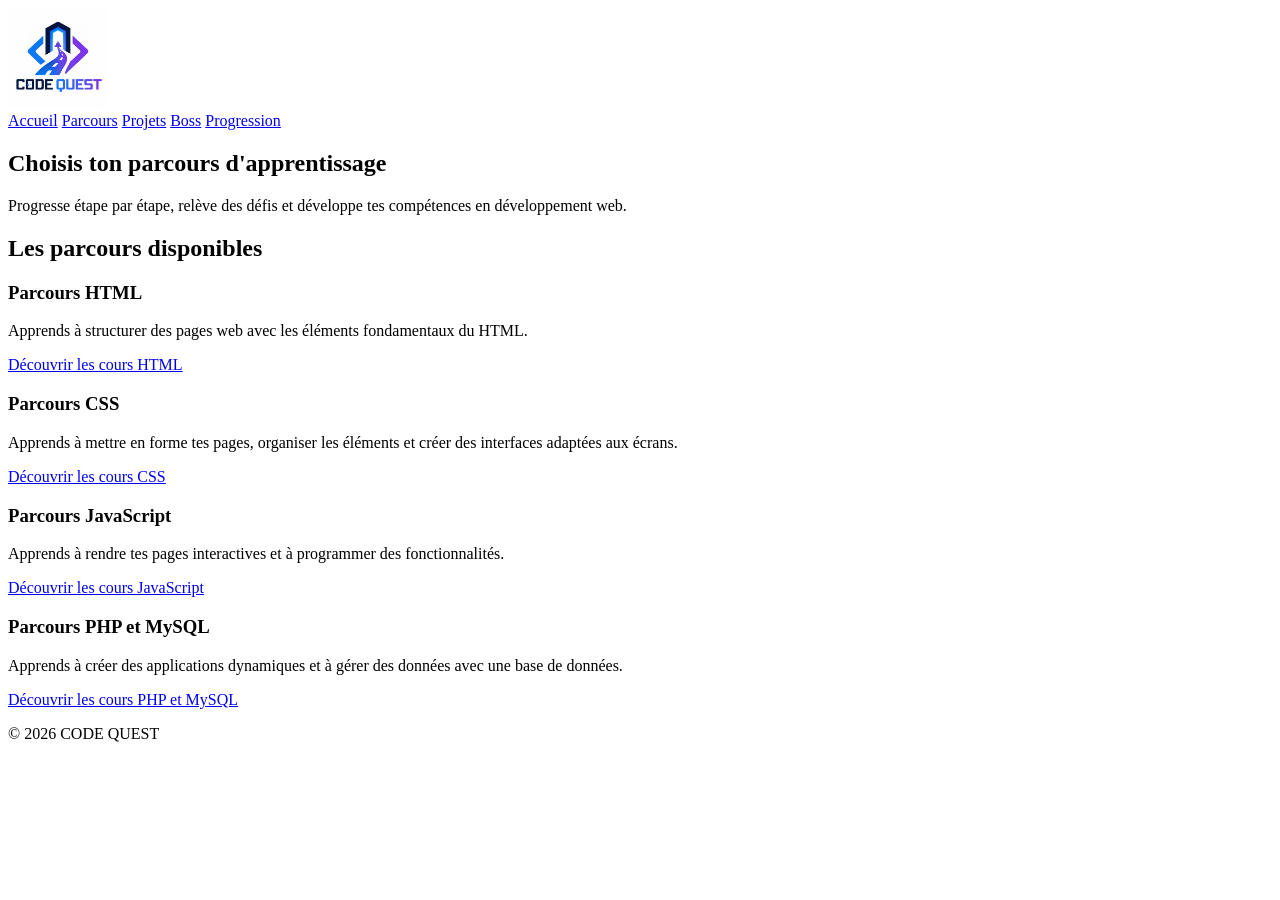
==== pages/parcours.html @ 4d9e1833 "feat: création des pages HTML principales de CODE QUEST" ====
<!DOCTYPE html>
<html lang="fr">
<head>
    <meta charset="UTF-8">
    <meta name="viewport" content="width=device-width, initial-scale=1.0">
    <title>Nos parcours | CODE QUEST</title>
</head>
<body>

    <header>
        <div>
            <a href="../index.html">
                <img
                    src="../assets/images/logo-code-quest.png"
                    alt="Logo de CODE QUEST"
                    width="100"
                >
            </a>
        </div>

        <nav>
            <a href="../index.html">Accueil</a>
            <a href="parcours.html">Parcours</a>
            <a href="projets.html">Projets</a>
            <a href="boss.html">Boss</a>
            <a href="progression.html">Progression</a>
        </nav>
    </header>

    <main>

        <section>
            <h1>Choisis ton parcours d'apprentissage</h1>

            <p>
                Progresse étape par étape, relève des défis et développe
                tes compétences en développement web.
            </p>
        </section>

        <section>
            <h2>Les parcours disponibles</h2>

            <article>
                <h3>Parcours HTML</h3>
                <p>
                    Apprends à structurer des pages web avec les éléments
                    fondamentaux du HTML.
                </p>
                <a href="cours.html">Découvrir les cours HTML</a>
            </article>

            <article>
                <h3>Parcours CSS</h3>
                <p>
                    Apprends à mettre en forme tes pages, organiser les
                    éléments et créer des interfaces adaptées aux écrans.
                </p>
                <a href="cours.html">Découvrir les cours CSS</a>
            </article>

            <article>
                <h3>Parcours JavaScript</h3>
                <p>
                    Apprends à rendre tes pages interactives et à
                    programmer des fonctionnalités.
                </p>
                <a href="cours.html">Découvrir les cours JavaScript</a>
            </article>

            <article>
                <h3>Parcours PHP et MySQL</h3>
                <p>
                    Apprends à créer des applications dynamiques et à
                    gérer des données avec une base de données.
                </p>
                <a href="cours.html">Découvrir les cours PHP et MySQL</a>
            </article>
        </section>

    </main>

    <footer>
        <p>&copy; 2026 CODE QUEST</p>
    </footer>

</body>
</html>
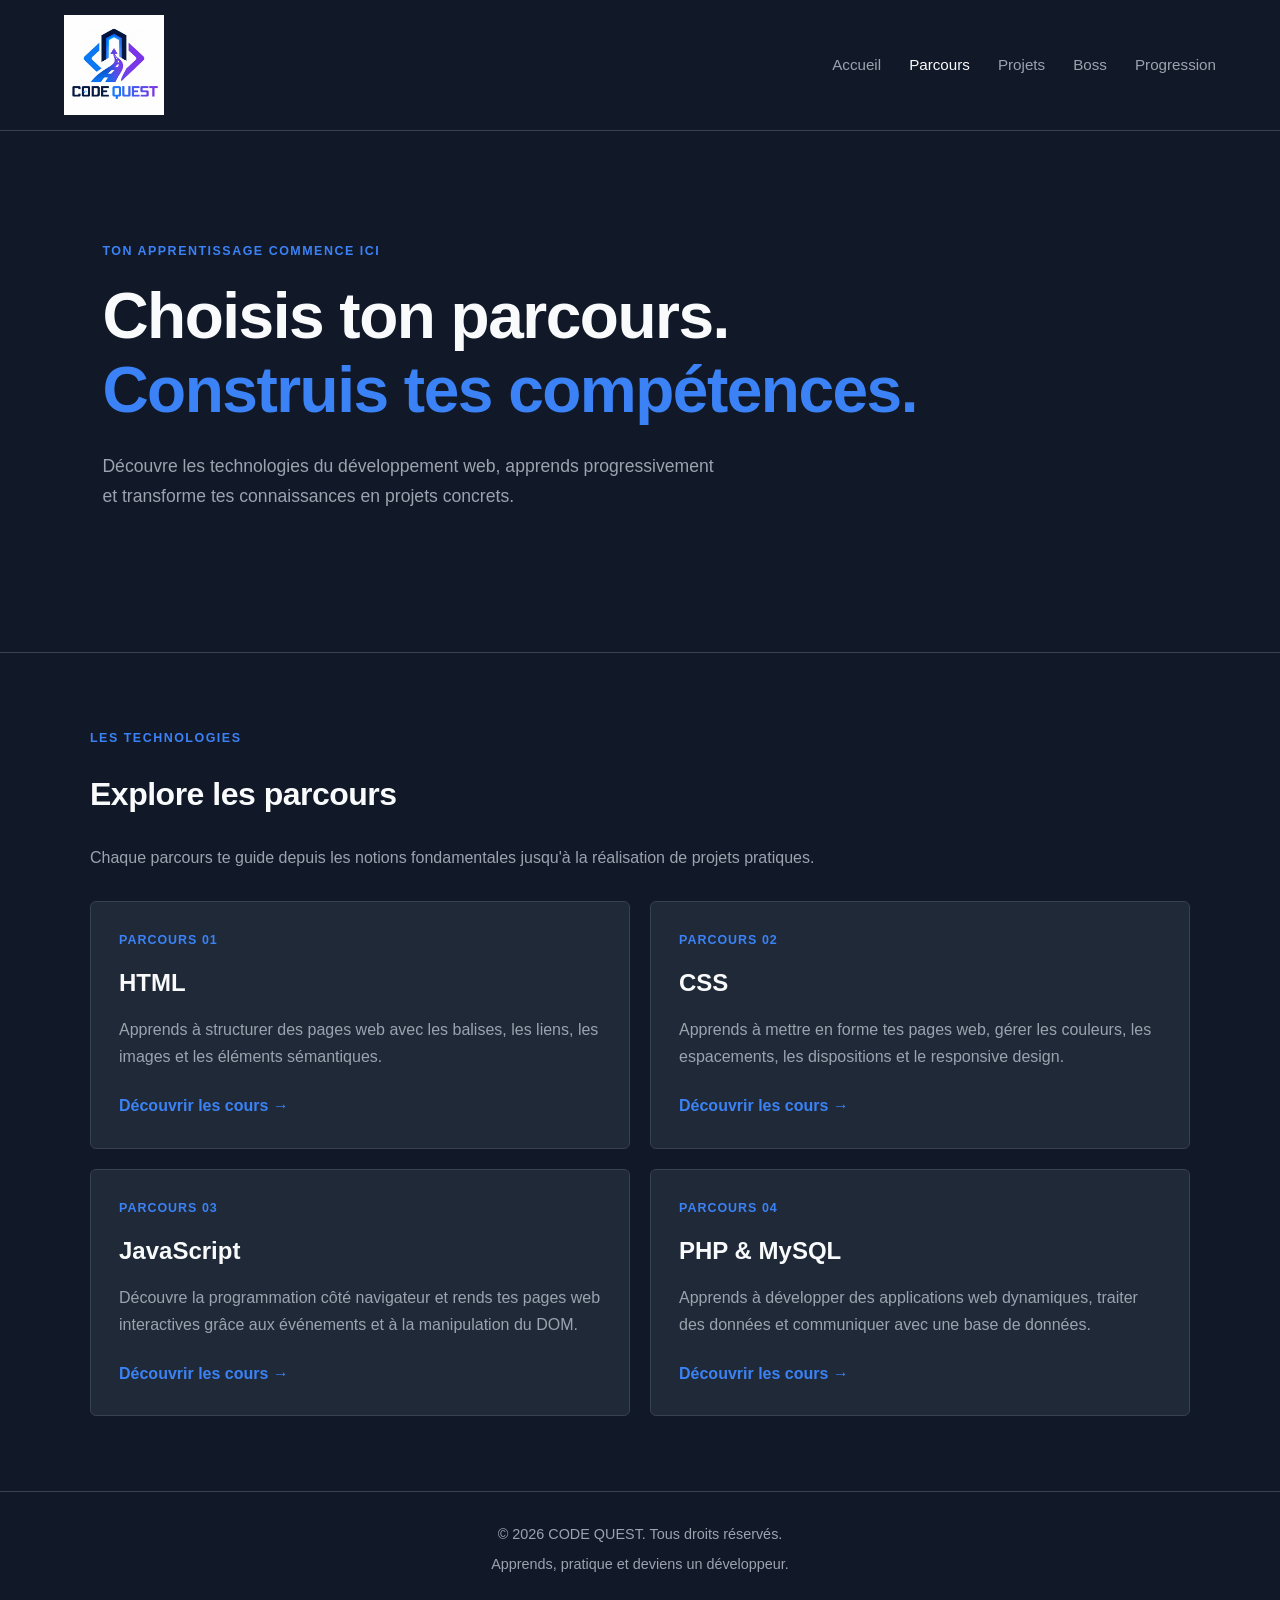
==== commit c5c257a4: "style: améliorer la page des parcours" ====
--- a/pages/parcours.html
+++ b/pages/parcours.html
@@ -1,89 +1,171 @@
 
 <!DOCTYPE html>
 <html lang="fr">
+
 <head>
     <meta charset="UTF-8">
     <meta name="viewport" content="width=device-width, initial-scale=1.0">
+
+    <meta name="description" content="Découvre les parcours CODE QUEST et apprends le développement web étape par étape.">
+
     <title>Nos parcours | CODE QUEST</title>
+
+    <link rel="stylesheet" href="../css/style.css">
 </head>
+
 <body>
 
-    <header>
-        <div>
+    <!-- En-tête -->
+    <header class="site-header">
+
+        <div class="logo">
             <a href="../index.html">
-                <img
-                    src="../assets/images/logo-code-quest.png"
-                    alt="Logo de CODE QUEST"
-                    width="100"
-                >
+                <img src="../assets/images/logo-code-quest.png"
+                     alt="Logo CODE QUEST"
+                     width="100">
             </a>
         </div>
 
-        <nav>
+        <nav class="navigation">
             <a href="../index.html">Accueil</a>
-            <a href="parcours.html">Parcours</a>
+            <a href="parcours.html" aria-current="page">Parcours</a>
             <a href="projets.html">Projets</a>
             <a href="boss.html">Boss</a>
             <a href="progression.html">Progression</a>
         </nav>
+
     </header>
 
     <main>
 
-        <section>
-            <h1>Choisis ton parcours d'apprentissage</h1>
+        <!-- Présentation -->
+        <section class="hero">
 
-            <p>
-                Progresse étape par étape, relève des défis et développe
-                tes compétences en développement web.
-            </p>
+            <div class="hero-content">
+
+                <p class="eyebrow">TON APPRENTISSAGE COMMENCE ICI</p>
+
+                <h1>
+                    Choisis ton parcours.<br>
+                    <span>Construis tes compétences.</span>
+                </h1>
+
+                <p class="hero-description">
+                    Découvre les technologies du développement web,
+                    apprends progressivement et transforme tes connaissances
+                    en projets concrets.
+                </p>
+
+            </div>
+
         </section>
 
-        <section>
-            <h2>Les parcours disponibles</h2>
+        <!-- Les parcours -->
+        <section class="section">
 
-            <article>
-                <h3>Parcours HTML</h3>
-                <p>
-                    Apprends à structurer des pages web avec les éléments
-                    fondamentaux du HTML.
-                </p>
-                <a href="cours.html">Découvrir les cours HTML</a>
-            </article>
+            <div class="section-heading">
 
-            <article>
-                <h3>Parcours CSS</h3>
-                <p>
-                    Apprends à mettre en forme tes pages, organiser les
-                    éléments et créer des interfaces adaptées aux écrans.
-                </p>
-                <a href="cours.html">Découvrir les cours CSS</a>
-            </article>
+                <p class="eyebrow">LES TECHNOLOGIES</p>
 
-            <article>
-                <h3>Parcours JavaScript</h3>
-                <p>
-                    Apprends à rendre tes pages interactives et à
-                    programmer des fonctionnalités.
-                </p>
-                <a href="cours.html">Découvrir les cours JavaScript</a>
-            </article>
+                <h2>Explore les parcours</h2>
 
-            <article>
-                <h3>Parcours PHP et MySQL</h3>
-                <p>
-                    Apprends à créer des applications dynamiques et à
-                    gérer des données avec une base de données.
-                </p>
-                <a href="cours.html">Découvrir les cours PHP et MySQL</a>
-            </article>
+            </div>
+
+            <p class="section-description">
+                Chaque parcours te guide depuis les notions fondamentales
+                jusqu'à la réalisation de projets pratiques.
+            </p>
+
+            <div class="missions-container">
+
+                <!-- HTML -->
+                <article class="mission-card">
+
+                    <p class="mission-number">PARCOURS 01</p>
+
+                    <h3>HTML</h3>
+
+                    <p>
+                        Apprends à structurer des pages web avec les balises,
+                        les liens, les images et les éléments sémantiques.
+                    </p>
+
+                    <a href="cours.html" class="text-link">
+                        Découvrir les cours →
+                    </a>
+
+                </article>
+
+                <!-- CSS -->
+                <article class="mission-card">
+
+                    <p class="mission-number">PARCOURS 02</p>
+
+                    <h3>CSS</h3>
+
+                    <p>
+                        Apprends à mettre en forme tes pages web, gérer les
+                        couleurs, les espacements, les dispositions et le responsive design.
+                    </p>
+
+                    <a href="cours.html" class="text-link">
+                        Découvrir les cours →
+                    </a>
+
+                </article>
+
+                <!-- JavaScript -->
+                <article class="mission-card">
+
+                    <p class="mission-number">PARCOURS 03</p>
+
+                    <h3>JavaScript</h3>
+
+                    <p>
+                        Découvre la programmation côté navigateur et rends
+                        tes pages web interactives grâce aux événements
+                        et à la manipulation du DOM.
+                    </p>
+
+                    <a href="cours.html" class="text-link">
+                        Découvrir les cours →
+                    </a>
+
+                </article>
+
+                <!-- PHP et MySQL -->
+                <article class="mission-card">
+
+                    <p class="mission-number">PARCOURS 04</p>
+
+                    <h3>PHP & MySQL</h3>
+
+                    <p>
+                        Apprends à développer des applications web dynamiques,
+                        traiter des données et communiquer avec une base de données.
+                    </p>
+
+                    <a href="cours.html" class="text-link">
+                        Découvrir les cours →
+                    </a>
+
+                </article>
+
+            </div>
+
         </section>
 
     </main>
 
-    <footer>
-        <p>&copy; 2026 CODE QUEST</p>
+    <!-- Pied de page -->
+    <footer class="site-footer">
+
+        <p>&copy; 2026 CODE QUEST. Tous droits réservés.</p>
+
+        <p>Apprends, pratique et deviens un développeur.</p>
+
     </footer>
 
 </body>
+
 </html>
--- a/css/style.css
+++ b/css/style.css
@@ -0,0 +1,473 @@
+/* ========================================
+   CODE QUEST — IDENTITÉ VISUELLE
+   ======================================== */
+
+:root {
+    --couleur-fond: #111827;
+    --couleur-surface: #1f2937;
+    --couleur-surface-secondaire: #172131;
+
+    --couleur-principale: #3b82f6;
+    --couleur-principale-hover: #2563eb;
+
+    --couleur-texte: #f9fafb;
+    --couleur-texte-secondaire: #9ca3af;
+
+    --couleur-bordure: #374151;
+
+    --largeur-contenu: 1100px;
+    --rayon: 6px;
+
+    --transition: 0.2s ease;
+}
+
+/* ========================================
+   RÉINITIALISATION
+   ======================================== */
+
+* {
+    margin: 0;
+    padding: 0;
+    box-sizing: border-box;
+}
+
+html {
+    scroll-behavior: smooth;
+}
+
+body {
+    font-family: Arial, Helvetica, sans-serif;
+    background-color: var(--couleur-fond);
+    color: var(--couleur-texte);
+    line-height: 1.7;
+}
+
+img {
+    max-width: 100%;
+    height: auto;
+    display: block;
+}
+
+a {
+    color: inherit;
+    text-decoration: none;
+}
+
+button,
+input,
+textarea,
+select {
+    font: inherit;
+}
+
+/* ========================================
+   CONTENEUR
+   ======================================== */
+
+.container {
+    width: 90%;
+    max-width: var(--largeur-contenu);
+    margin: 0 auto;
+}
+
+/* ========================================
+   HEADER
+   ======================================== */
+
+.site-header {
+    min-height: 80px;
+    padding: 15px 5%;
+
+    display: flex;
+    justify-content: space-between;
+    align-items: center;
+    gap: 30px;
+
+    background-color: var(--couleur-fond);
+    border-bottom: 1px solid var(--couleur-bordure);
+}
+
+.logo img {
+    width: 100px;
+}
+
+.navigation {
+    display: flex;
+    align-items: center;
+    flex-wrap: wrap;
+    gap: 28px;
+}
+
+.navigation a {
+    color: var(--couleur-texte-secondaire);
+    font-size: 0.95rem;
+    transition: var(--transition);
+}
+
+.navigation a:hover,
+.navigation a[aria-current="page"] {
+    color: var(--couleur-texte);
+}
+
+/* ========================================
+   HERO
+   ======================================== */
+
+.hero {
+    padding: 110px 8%;
+    border-bottom: 1px solid var(--couleur-bordure);
+}
+
+.hero-content {
+    max-width: var(--largeur-contenu);
+    margin: 0 auto;
+}
+
+.eyebrow {
+    color: var(--couleur-principale);
+    font-size: 0.78rem;
+    font-weight: bold;
+    letter-spacing: 1.5px;
+    margin-bottom: 18px;
+}
+
+.hero h1 {
+    font-size: clamp(2.3rem, 5vw, 4rem);
+    line-height: 1.15;
+    margin-bottom: 25px;
+    letter-spacing: -1.5px;
+}
+
+.hero h1 span {
+    color: var(--couleur-principale);
+}
+
+.hero-description {
+    max-width: 620px;
+    color: var(--couleur-texte-secondaire);
+    font-size: 1.1rem;
+    margin-bottom: 30px;
+}
+
+/* ========================================
+   BOUTONS
+   ======================================== */
+
+.btn {
+    display: inline-block;
+    padding: 11px 22px;
+
+    background-color: var(--couleur-principale);
+    color: white;
+
+    border: 1px solid var(--couleur-principale);
+    border-radius: var(--rayon);
+
+    font-weight: bold;
+    transition: var(--transition);
+}
+
+.btn:hover {
+    background-color: var(--couleur-principale-hover);
+    border-color: var(--couleur-principale-hover);
+}
+
+.btn-secondary {
+    background-color: transparent;
+    border-color: var(--couleur-bordure);
+    color: var(--couleur-texte);
+}
+
+.btn-secondary:hover {
+    background-color: var(--couleur-surface);
+    border-color: var(--couleur-texte-secondaire);
+}
+
+/* ========================================
+   SECTIONS
+   ======================================== */
+
+.section {
+    max-width: var(--largeur-contenu);
+    width: 90%;
+    margin: 0 auto;
+    padding: 75px 0;
+}
+
+.section-alt {
+    max-width: none;
+    width: 100%;
+    padding-left: max(5%, calc((100% - var(--largeur-contenu)) / 2));
+    padding-right: max(5%, calc((100% - var(--largeur-contenu)) / 2));
+
+    background-color: var(--couleur-surface-secondaire);
+    border-top: 1px solid var(--couleur-bordure);
+    border-bottom: 1px solid var(--couleur-bordure);
+}
+
+.section-heading {
+    margin-bottom: 22px;
+}
+
+.section-heading h2 {
+    font-size: 2rem;
+    letter-spacing: -0.5px;
+}
+
+.section-description {
+    max-width: 780px;
+    color: var(--couleur-texte-secondaire);
+    margin-bottom: 25px;
+}
+
+/* ========================================
+   LISTE DES AVANTAGES
+   ======================================== */
+
+.benefits-list {
+    list-style: none;
+
+    display: grid;
+    grid-template-columns: repeat(3, minmax(0, 1fr));
+    gap: 18px;
+
+    margin-top: 30px;
+}
+
+.benefit-item {
+    display: flex;
+    align-items: flex-start;
+    gap: 16px;
+
+    padding: 22px;
+
+    background-color: var(--couleur-surface);
+    border: 1px solid var(--couleur-bordure);
+    border-radius: var(--rayon);
+
+    transition: var(--transition);
+}
+
+.benefit-item:hover {
+    border-color: var(--couleur-principale);
+}
+
+.benefit-number {
+    color: var(--couleur-principale);
+    font-size: 0.85rem;
+    font-weight: bold;
+}
+
+.benefit-item h3 {
+    font-size: 1rem;
+    margin-bottom: 6px;
+}
+
+.benefit-item p {
+    color: var(--couleur-texte-secondaire);
+    font-size: 0.9rem;
+}
+
+/* ========================================
+   LISTE DES ÉTAPES
+   ======================================== */
+
+.steps-list {
+    list-style: none;
+
+    display: grid;
+    grid-template-columns: repeat(5, minmax(0, 1fr));
+    gap: 12px;
+
+    margin-top: 35px;
+}
+
+.step-item {
+    display: flex;
+    flex-direction: column;
+    align-items: flex-start;
+    gap: 18px;
+
+    min-height: 125px;
+    padding: 20px;
+
+    background-color: var(--couleur-surface);
+    border: 1px solid var(--couleur-bordure);
+    border-radius: var(--rayon);
+}
+
+.step-number {
+    color: var(--couleur-principale);
+    font-size: 0.85rem;
+    font-weight: bold;
+}
+
+.step-label {
+    font-size: 0.95rem;
+    font-weight: bold;
+}
+
+/* ========================================
+   LIENS D'ACTION
+   ======================================== */
+
+.action-links {
+    display: flex;
+    flex-wrap: wrap;
+    gap: 12px;
+}
+
+/* ========================================
+   MISSIONS
+   ======================================== */
+
+.missions-container {
+    display: grid;
+    grid-template-columns: repeat(2, minmax(0, 1fr));
+    gap: 20px;
+    margin-top: 30px;
+}
+
+.mission-card {
+    padding: 28px;
+
+    background-color: var(--couleur-surface);
+    border: 1px solid var(--couleur-bordure);
+    border-radius: var(--rayon);
+}
+
+.mission-number {
+    color: var(--couleur-principale);
+    font-size: 0.78rem;
+    font-weight: bold;
+    letter-spacing: 1px;
+    margin-bottom: 12px;
+}
+
+.mission-card h3 {
+    font-size: 1.5rem;
+    margin-bottom: 12px;
+}
+
+.mission-card>p:not(.mission-number) {
+    color: var(--couleur-texte-secondaire);
+    margin-bottom: 22px;
+}
+
+.text-link {
+    color: var(--couleur-principale);
+    font-weight: bold;
+    transition: var(--transition);
+}
+
+.text-link:hover {
+    color: var(--couleur-texte);
+}
+
+/* ========================================
+   FOOTER
+   ======================================== */
+
+.site-footer {
+    padding: 30px 5%;
+    text-align: center;
+
+    background-color: var(--couleur-fond);
+    border-top: 1px solid var(--couleur-bordure);
+
+    color: var(--couleur-texte-secondaire);
+    font-size: 0.9rem;
+}
+
+.site-footer p+p {
+    margin-top: 5px;
+}
+
+/* ========================================
+   RESPONSIVE
+   ======================================== */
+
+@media screen and (max-width: 900px) {
+
+    .benefits-list {
+        grid-template-columns: repeat(2, minmax(0, 1fr));
+    }
+
+    .steps-list {
+        grid-template-columns: repeat(3, minmax(0, 1fr));
+    }
+
+}
+
+@media screen and (max-width: 768px) {
+
+    .site-header {
+        flex-direction: column;
+        gap: 18px;
+    }
+
+    .navigation {
+        justify-content: center;
+        gap: 15px 22px;
+    }
+
+    .hero {
+        padding: 75px 6%;
+    }
+
+    .hero h1 {
+        letter-spacing: -0.5px;
+    }
+
+    .section {
+        padding-top: 55px;
+        padding-bottom: 55px;
+    }
+
+    .section-alt {
+        padding-left: 5%;
+        padding-right: 5%;
+    }
+
+    .missions-container {
+        grid-template-columns: 1fr;
+    }
+
+}
+
+@media screen and (max-width: 600px) {
+
+    .benefits-list {
+        grid-template-columns: 1fr;
+    }
+
+    .steps-list {
+        grid-template-columns: repeat(2, minmax(0, 1fr));
+    }
+
+}
+
+@media screen and (max-width: 480px) {
+
+    .navigation {
+        gap: 12px 16px;
+    }
+
+    .navigation a {
+        font-size: 0.88rem;
+    }
+
+    .hero h1 {
+        font-size: 2.2rem;
+    }
+
+    .section-heading h2 {
+        font-size: 1.7rem;
+    }
+
+    .action-links {
+        flex-direction: column;
+        align-items: flex-start;
+    }
+
+}
